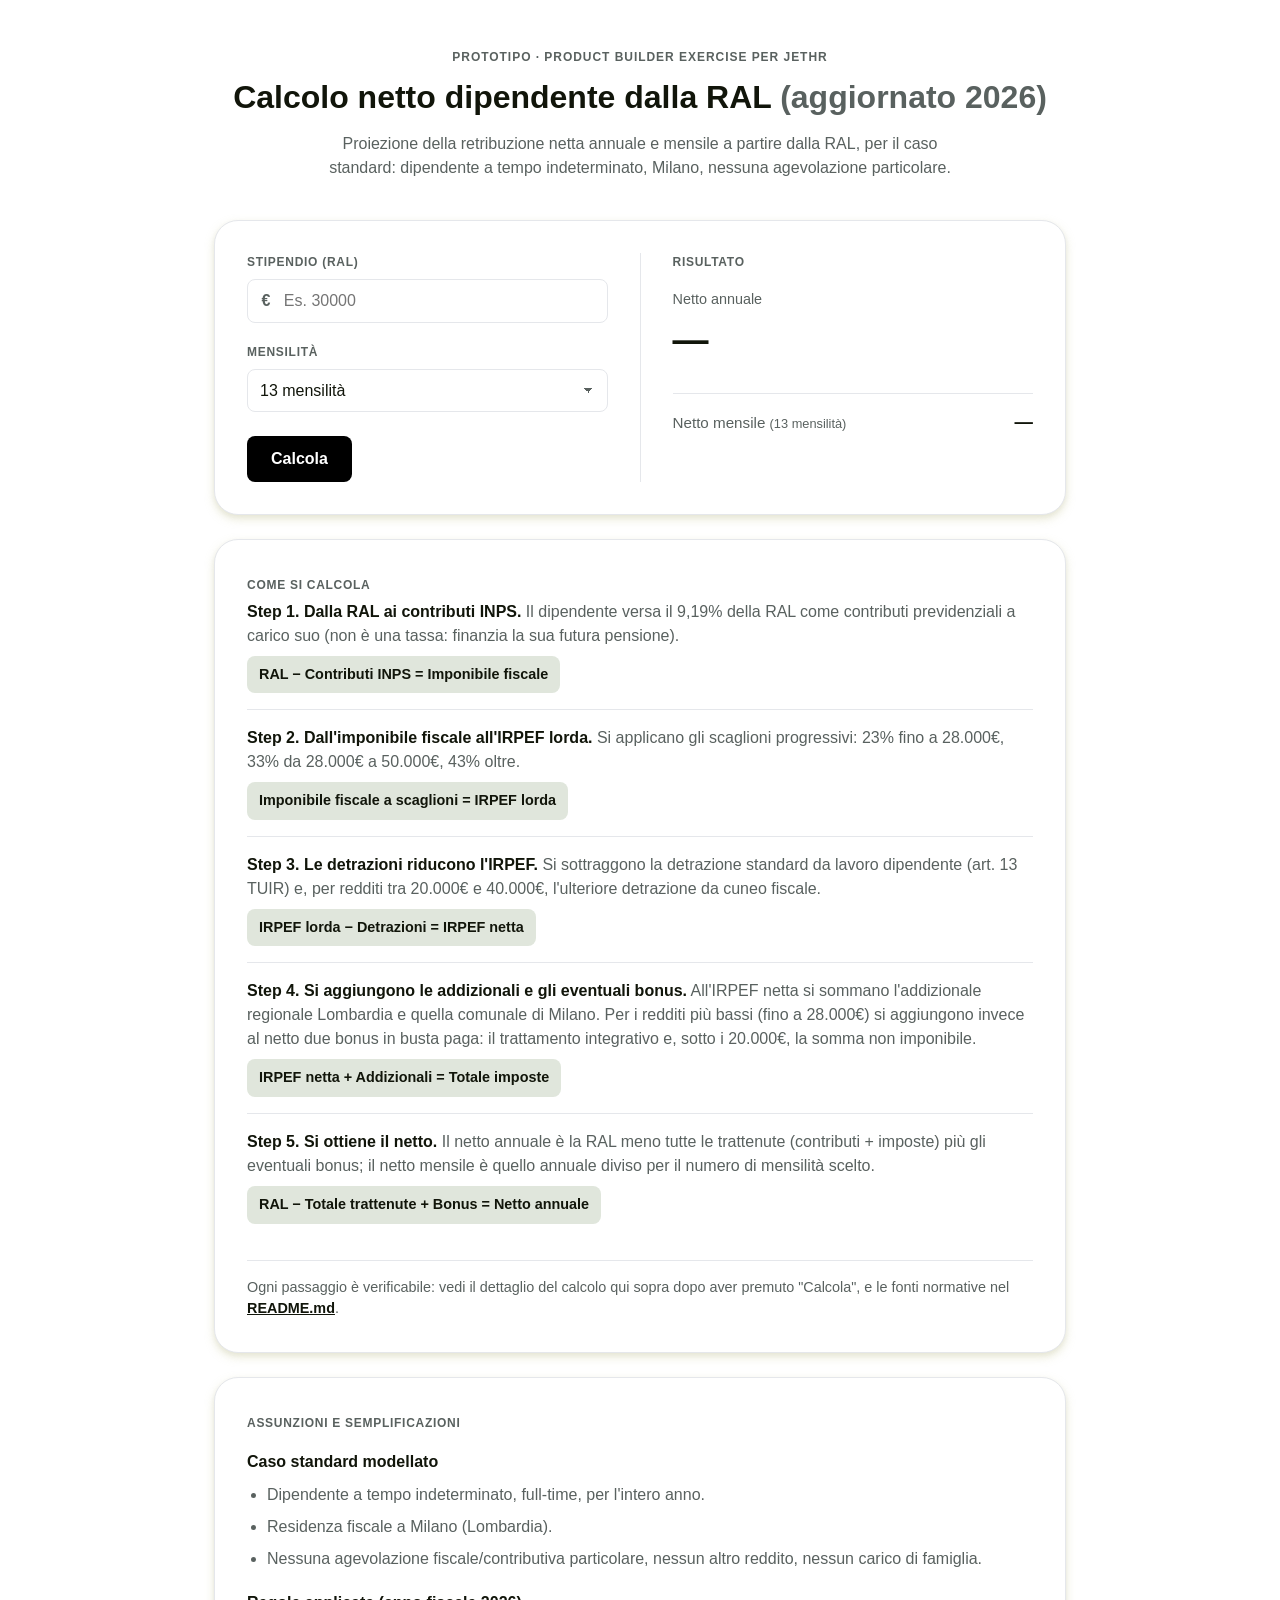
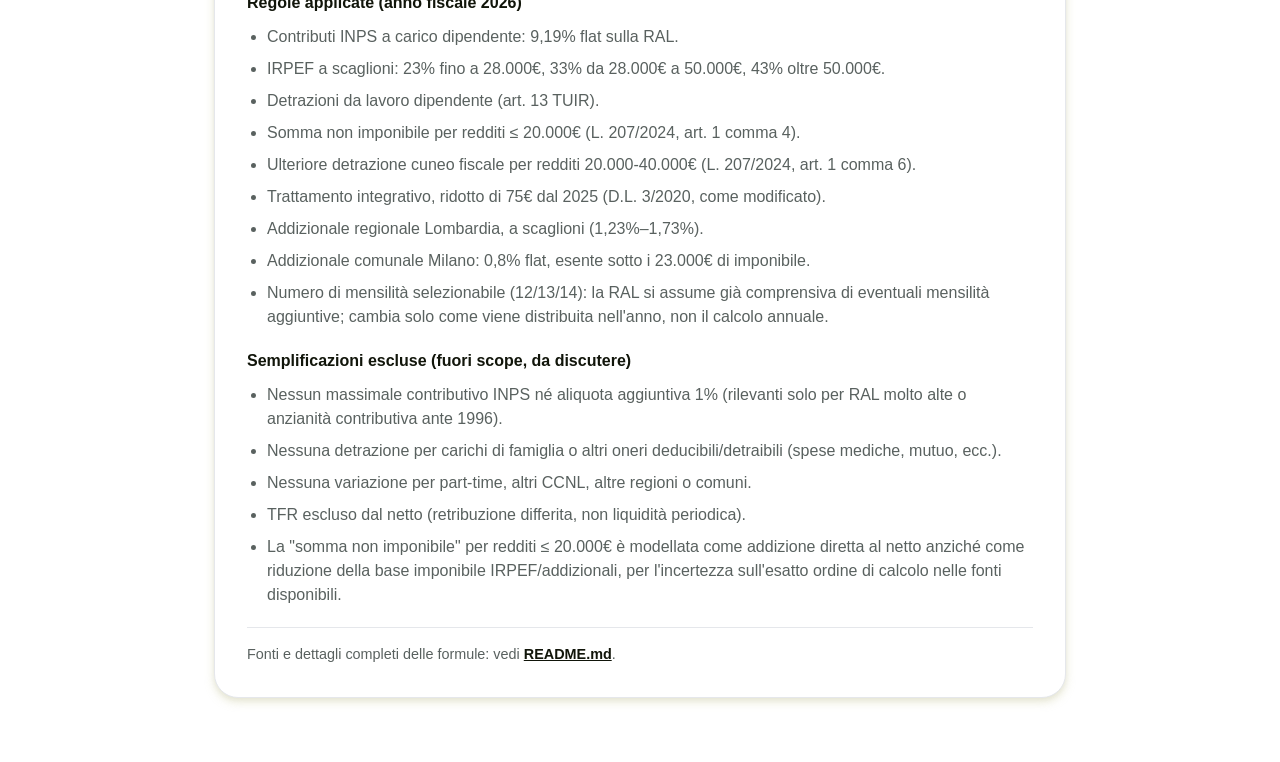
==== index.html @ c7a7c14d "Calcolatore RAL → Netto — prototipo Product Builder per JetHR Prototipo statico (HTML/CSS/JS, nessun" ====
<!DOCTYPE html>
<html lang="it">
<head>
  <meta charset="UTF-8" />
  <meta name="viewport" content="width=device-width, initial-scale=1.0" />
  <title>Calcolatore RAL → Netto | Prototipo JetHR</title>
  <link rel="stylesheet" href="style.css" />
</head>
<body>
  <div class="page">
    <header class="hero">
      <p class="eyebrow">Prototipo · Product Builder exercise per JetHR</p>
      <h1>Calcolo netto dipendente dalla RAL <span>(aggiornato 2026)</span></h1>
      <p class="hero-sub">
        Proiezione della retribuzione netta annuale e mensile a partire dalla RAL, per il caso
        standard: dipendente a tempo indeterminato, Milano, nessuna agevolazione particolare.
      </p>
    </header>

    <main>
      <section class="calc-card">
        <div class="calc-col calc-col-input">
          <div class="field">
            <label for="ral-input">Stipendio (RAL)</label>
            <div class="input-with-icon">
              <span class="icon">€</span>
              <input type="number" id="ral-input" min="0" step="100" placeholder="Es. 30000" inputmode="decimal" />
            </div>
          </div>

          <div class="field">
            <label for="mensilita-input">Mensilità</label>
            <div class="select-wrap">
              <select id="mensilita-input">
                <option value="12">12 mensilità</option>
                <option value="13" selected>13 mensilità</option>
                <option value="14">14 mensilità</option>
              </select>
            </div>
          </div>

          <button id="calcola-btn" type="button">Calcola</button>
          <p id="error-message" role="alert" hidden></p>
        </div>

        <div class="calc-divider" aria-hidden="true"></div>

        <div class="calc-col calc-col-result">
          <span class="col-label">Risultato</span>

          <div class="netto-hero">
            <span class="netto-hero-label">Netto annuale</span>
            <span class="netto-hero-value" id="netto-annuale">—</span>
          </div>

          <div class="netto-secondary">
            <span>Netto mensile <small id="mensilita-label">(13 mensilità)</small></span>
            <strong id="netto-mensile">—</strong>
          </div>

          <div id="risultati" hidden aria-live="polite">
            <dl class="riepilogo">
              <dt>Contributi previdenziali (INPS)</dt>
              <dd id="totale-contributi"></dd>
              <dt>Imposte (IRPEF + addizionali)</dt>
              <dd id="totale-imposte"></dd>
              <dt id="bonus-label" hidden>Bonus e agevolazioni in busta paga</dt>
              <dd id="totale-bonus" class="positivo" hidden></dd>
              <dt class="riepilogo-tot-label">Totale trattenute</dt>
              <dd id="totale-trattenute" class="riepilogo-tot-value"></dd>
              <dt>Aliquota effettiva</dt>
              <dd id="aliquota-effettiva"></dd>
            </dl>

            <h2 class="breakdown-title">Dettaglio del calcolo</h2>
            <dl id="breakdown" class="breakdown"></dl>
          </div>
        </div>
      </section>

      <section class="info-card">
        <span class="col-label">Come si calcola</span>

        <div class="step">
          <p><strong>Step 1. Dalla RAL ai contributi INPS.</strong> Il dipendente versa il 9,19% della RAL come contributi previdenziali a carico suo (non è una tassa: finanzia la sua futura pensione).</p>
          <p class="formula">RAL − Contributi INPS = Imponibile fiscale</p>
        </div>

        <div class="step">
          <p><strong>Step 2. Dall'imponibile fiscale all'IRPEF lorda.</strong> Si applicano gli scaglioni progressivi: 23% fino a 28.000€, 33% da 28.000€ a 50.000€, 43% oltre.</p>
          <p class="formula">Imponibile fiscale a scaglioni = IRPEF lorda</p>
        </div>

        <div class="step">
          <p><strong>Step 3. Le detrazioni riducono l'IRPEF.</strong> Si sottraggono la detrazione standard da lavoro dipendente (art. 13 TUIR) e, per redditi tra 20.000€ e 40.000€, l'ulteriore detrazione da cuneo fiscale.</p>
          <p class="formula">IRPEF lorda − Detrazioni = IRPEF netta</p>
        </div>

        <div class="step">
          <p><strong>Step 4. Si aggiungono le addizionali e gli eventuali bonus.</strong> All'IRPEF netta si sommano l'addizionale regionale Lombardia e quella comunale di Milano. Per i redditi più bassi (fino a 28.000€) si aggiungono invece al netto due bonus in busta paga: il trattamento integrativo e, sotto i 20.000€, la somma non imponibile.</p>
          <p class="formula">IRPEF netta + Addizionali = Totale imposte</p>
        </div>

        <div class="step">
          <p><strong>Step 5. Si ottiene il netto.</strong> Il netto annuale è la RAL meno tutte le trattenute (contributi + imposte) più gli eventuali bonus; il netto mensile è quello annuale diviso per il numero di mensilità scelto.</p>
          <p class="formula">RAL − Totale trattenute + Bonus = Netto annuale</p>
        </div>

        <p class="fonti-link">Ogni passaggio è verificabile: vedi il dettaglio del calcolo qui sopra dopo aver premuto "Calcola", e le fonti normative nel <a href="README.md">README.md</a>.</p>
      </section>

      <section class="info-card">
        <span class="col-label">Assunzioni e semplificazioni</span>

        <h3>Caso standard modellato</h3>
        <ul>
          <li>Dipendente a tempo indeterminato, full-time, per l'intero anno.</li>
          <li>Residenza fiscale a Milano (Lombardia).</li>
          <li>Nessuna agevolazione fiscale/contributiva particolare, nessun altro reddito, nessun carico di famiglia.</li>
        </ul>

        <h3>Regole applicate (anno fiscale 2026)</h3>
        <ul>
          <li>Contributi INPS a carico dipendente: 9,19% flat sulla RAL.</li>
          <li>IRPEF a scaglioni: 23% fino a 28.000€, 33% da 28.000€ a 50.000€, 43% oltre 50.000€.</li>
          <li>Detrazioni da lavoro dipendente (art. 13 TUIR).</li>
          <li>Somma non imponibile per redditi ≤ 20.000€ (L. 207/2024, art. 1 comma 4).</li>
          <li>Ulteriore detrazione cuneo fiscale per redditi 20.000-40.000€ (L. 207/2024, art. 1 comma 6).</li>
          <li>Trattamento integrativo, ridotto di 75€ dal 2025 (D.L. 3/2020, come modificato).</li>
          <li>Addizionale regionale Lombardia, a scaglioni (1,23%–1,73%).</li>
          <li>Addizionale comunale Milano: 0,8% flat, esente sotto i 23.000€ di imponibile.</li>
          <li>Numero di mensilità selezionabile (12/13/14): la RAL si assume già comprensiva di eventuali mensilità aggiuntive; cambia solo come viene distribuita nell'anno, non il calcolo annuale.</li>
        </ul>

        <h3>Semplificazioni escluse (fuori scope, da discutere)</h3>
        <ul>
          <li>Nessun massimale contributivo INPS né aliquota aggiuntiva 1% (rilevanti solo per RAL molto alte o anzianità contributiva ante 1996).</li>
          <li>Nessuna detrazione per carichi di famiglia o altri oneri deducibili/detraibili (spese mediche, mutuo, ecc.).</li>
          <li>Nessuna variazione per part-time, altri CCNL, altre regioni o comuni.</li>
          <li>TFR escluso dal netto (retribuzione differita, non liquidità periodica).</li>
          <li>La "somma non imponibile" per redditi ≤ 20.000€ è modellata come addizione diretta al netto anziché come riduzione della base imponibile IRPEF/addizionali, per l'incertezza sull'esatto ordine di calcolo nelle fonti disponibili.</li>
        </ul>

        <p class="fonti-link">Fonti e dettagli completi delle formule: vedi <a href="README.md">README.md</a>.</p>
      </section>
    </main>
  </div>

  <script src="calc.js"></script>
  <script src="app.js"></script>
</body>
</html>
---- style.css ----
/* Palette e forme ispirate a jethr.com/strumenti/calcolo-stipendio-netto
   (colori, raggi e ombre rilevati dal sito pubblico; font e logo non
   riprodotti, per non generare ambiguità di brand). */
:root {
  --bg: #ffffff;
  --card-bg: #ffffff;
  --ink: #11150a;
  --muted: #59615f;
  --border: #e5e7eb;
  --badge-bg: #e0e6dc;
  --accent: #000000;
  --accent-contrast: #ffffff;
  --error: #b3261e;
  --error-bg: #fbeceb;
  --radius-card: 24px;
  --radius-control: 8px;
  --shadow-card: 0 4px 10px 0 rgba(193, 193, 134, 0.35), 0 2px 5px 0 rgba(17, 21, 10, 0.04);
  color-scheme: light;
  font-size: 16px;
}

* {
  box-sizing: border-box;
}

body {
  margin: 0;
  font-family: -apple-system, BlinkMacSystemFont, "Segoe UI", Inter, Roboto, Helvetica, Arial, sans-serif;
  background: var(--bg);
  color: var(--ink);
  line-height: 1.5;
}

.page {
  max-width: 900px;
  margin: 0 auto;
  padding: 3rem 1.5rem 4rem;
}

.hero {
  text-align: center;
  margin-bottom: 2.5rem;
}

.eyebrow {
  text-transform: uppercase;
  letter-spacing: 0.08em;
  font-size: 0.75rem;
  font-weight: 700;
  color: var(--muted);
  margin: 0 0 0.75rem;
}

h1 {
  font-size: 2rem;
  font-weight: 700;
  color: var(--ink);
  margin: 0 0 1rem;
  line-height: 1.2;
}

h1 span {
  color: var(--muted);
  font-weight: 600;
}

.hero-sub {
  color: var(--muted);
  font-size: 1rem;
  max-width: 640px;
  margin: 0 auto;
}

main {
  display: flex;
  flex-direction: column;
  gap: 1.5rem;
}

.calc-card {
  background: var(--card-bg);
  border: 1px solid var(--border);
  border-radius: var(--radius-card);
  box-shadow: var(--shadow-card);
  display: flex;
  padding: 2rem;
  gap: 2rem;
}

.calc-divider {
  width: 1px;
  background: var(--border);
  align-self: stretch;
}

.calc-col {
  flex: 1 1 0;
  min-width: 0;
  display: flex;
  flex-direction: column;
}

.calc-col-input {
  gap: 1.25rem;
}

.col-label {
  text-transform: uppercase;
  letter-spacing: 0.06em;
  font-size: 0.75rem;
  font-weight: 700;
  color: var(--muted);
}

.field label {
  display: block;
  text-transform: uppercase;
  letter-spacing: 0.06em;
  font-size: 0.75rem;
  font-weight: 700;
  color: var(--muted);
  margin-bottom: 0.5rem;
}

.input-with-icon {
  display: flex;
  align-items: center;
  border: 1px solid var(--border);
  border-radius: var(--radius-control);
  background: var(--card-bg);
  overflow: hidden;
}

.input-with-icon .icon {
  display: flex;
  align-items: center;
  justify-content: center;
  width: 2.5rem;
  color: var(--muted);
  font-weight: 600;
}

.input-with-icon input {
  border: none;
  outline: none;
  padding: 0.75rem 0.75rem 0.75rem 0;
  font-size: 1rem;
  font-family: inherit;
  color: var(--ink);
  width: 100%;
  background: transparent;
}

.input-with-icon:focus-within {
  outline: 2px solid var(--ink);
  outline-offset: 1px;
}

.select-wrap select {
  width: 100%;
  padding: 0.75rem;
  border: 1px solid var(--border);
  border-radius: var(--radius-control);
  background: var(--card-bg);
  font-size: 1rem;
  font-family: inherit;
  color: var(--ink);
  appearance: none;
  background-image: linear-gradient(45deg, transparent 50%, var(--muted) 50%), linear-gradient(135deg, var(--muted) 50%, transparent 50%);
  background-position: calc(100% - 1.1rem) center, calc(100% - 0.85rem) center;
  background-size: 5px 5px, 5px 5px;
  background-repeat: no-repeat;
}

.select-wrap select:focus {
  outline: 2px solid var(--ink);
  outline-offset: 1px;
}

button#calcola-btn {
  margin-top: 0.25rem;
  padding: 0.85rem 1.5rem;
  background: var(--accent);
  color: var(--accent-contrast);
  border: none;
  border-radius: var(--radius-control);
  font-size: 1rem;
  font-weight: 600;
  font-family: inherit;
  cursor: pointer;
  align-self: flex-start;
}

button#calcola-btn:hover {
  opacity: 0.85;
}

#error-message {
  color: var(--error);
  background: var(--error-bg);
  border-radius: var(--radius-control);
  padding: 0.6rem 0.75rem;
  margin: 0;
  font-size: 0.9rem;
}

.calc-col-result {
  gap: 0.35rem;
}

.netto-hero {
  display: flex;
  flex-direction: column;
  gap: 0.15rem;
  margin: 0.75rem 0 1.25rem;
}

.netto-hero-label {
  font-size: 0.9rem;
  color: var(--muted);
}

.netto-hero-value {
  font-size: 2.25rem;
  font-weight: 700;
  color: var(--ink);
  font-variant-numeric: tabular-nums;
}

.netto-secondary {
  display: flex;
  align-items: baseline;
  justify-content: space-between;
  border-top: 1px solid var(--border);
  padding-top: 0.9rem;
  margin-bottom: 0.5rem;
  color: var(--muted);
  font-size: 0.95rem;
}

.netto-secondary small {
  color: var(--muted);
  font-weight: 400;
  font-size: 0.8rem;
}

.netto-secondary strong {
  color: var(--ink);
  font-size: 1.15rem;
  font-variant-numeric: tabular-nums;
}

.riepilogo {
  display: grid;
  grid-template-columns: 1fr auto;
  row-gap: 0.55rem;
  column-gap: 1rem;
  margin: 0 0 0.5rem;
  padding-top: 0.9rem;
  border-top: 1px solid var(--border);
}

.riepilogo dt {
  color: var(--muted);
  font-size: 0.9rem;
}

.riepilogo dd {
  margin: 0;
  text-align: right;
  font-variant-numeric: tabular-nums;
  font-size: 0.9rem;
  color: var(--ink);
}

.riepilogo dd.positivo {
  color: #2e7d4f;
}

.riepilogo dt.riepilogo-tot-label {
  color: var(--ink);
  font-weight: 700;
}

.riepilogo dd.riepilogo-tot-value {
  font-weight: 700;
  font-size: 1rem;
}

.breakdown-title {
  font-size: 0.95rem;
  font-weight: 700;
  color: var(--ink);
  border-top: 1px solid var(--border);
  padding-top: 1rem;
  margin: 0.5rem 0 0.75rem;
}

.breakdown {
  display: grid;
  grid-template-columns: 1fr auto;
  row-gap: 0.55rem;
  column-gap: 1rem;
  margin: 0;
}

.breakdown dt {
  color: var(--muted);
  font-size: 0.9rem;
}

.breakdown dd {
  margin: 0;
  text-align: right;
  font-variant-numeric: tabular-nums;
  font-size: 0.9rem;
}

.breakdown dd.positivo {
  color: #2e7d4f;
}

.info-card {
  background: var(--card-bg);
  border: 1px solid var(--border);
  border-radius: var(--radius-card);
  box-shadow: var(--shadow-card);
  padding: 2rem;
}

.info-card h3 {
  font-size: 1rem;
  font-weight: 700;
  color: var(--ink);
  margin: 1.25rem 0 0.6rem;
}

.info-card h3:first-of-type {
  margin-top: 1rem;
}

.step {
  padding: 1rem 0;
  border-top: 1px solid var(--border);
}

.step:first-of-type {
  border-top: none;
  padding-top: 0.25rem;
}

.step p {
  margin: 0 0 0.5rem;
  color: var(--muted);
}

.step p strong {
  color: var(--ink);
}

.step .formula {
  margin: 0;
  color: var(--ink);
  font-weight: 600;
  font-size: 0.9rem;
  background: var(--badge-bg);
  border-radius: var(--radius-control);
  padding: 0.5rem 0.75rem;
  display: inline-block;
}

.info-card ul {
  margin: 0 0 0.5rem;
  padding-left: 1.25rem;
  color: var(--muted);
}

.info-card li {
  margin-bottom: 0.5rem;
}

.fonti-link {
  margin: 1.25rem 0 0;
  padding-top: 1rem;
  border-top: 1px solid var(--border);
  color: var(--muted);
  font-size: 0.9rem;
}

.fonti-link a {
  color: var(--ink);
  font-weight: 600;
}

@media (max-width: 640px) {
  .calc-card {
    flex-direction: column;
    padding: 1.5rem;
  }
  .calc-divider {
    width: auto;
    height: 1px;
  }
  .netto-hero-value {
    font-size: 1.85rem;
  }
}

/* Palette sempre chiara, indipendente dal tema del sistema operativo:
   la pagina deve restare su sfondo bianco anche con OS/browser in dark mode. */
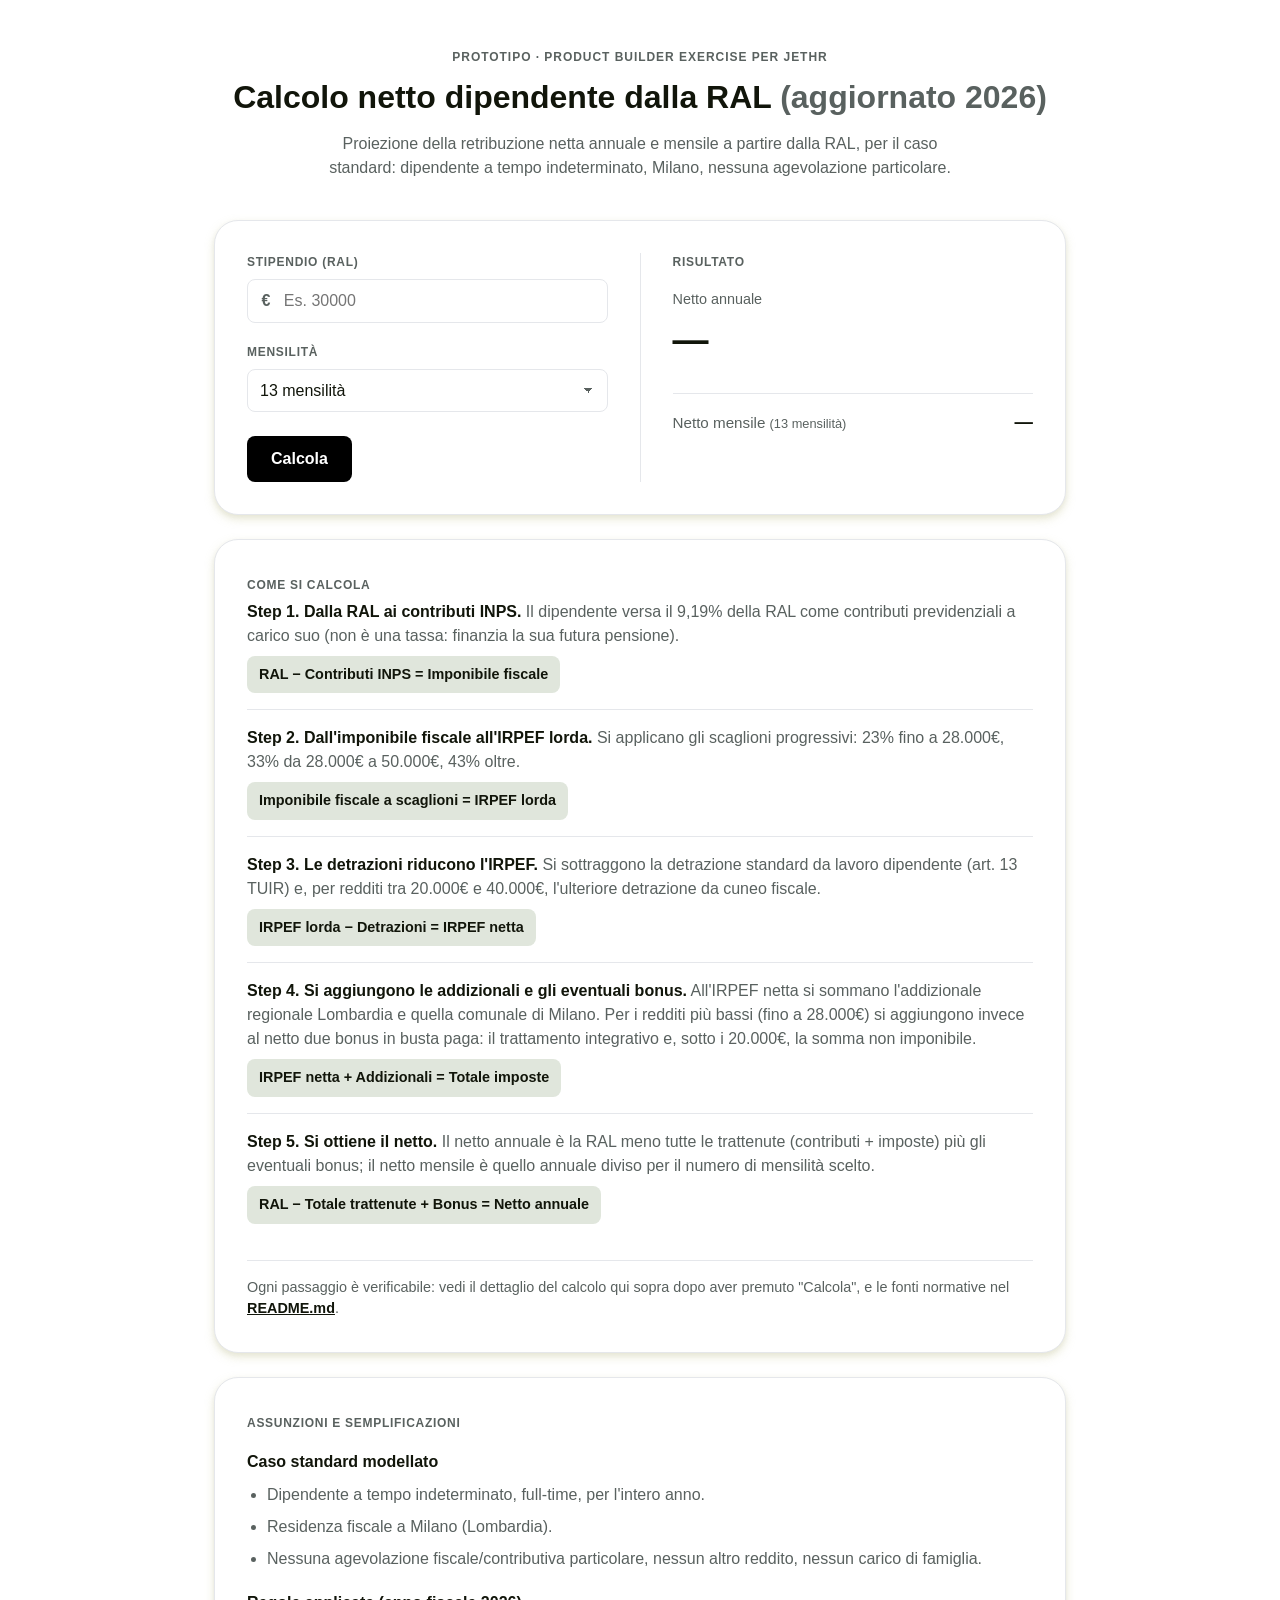
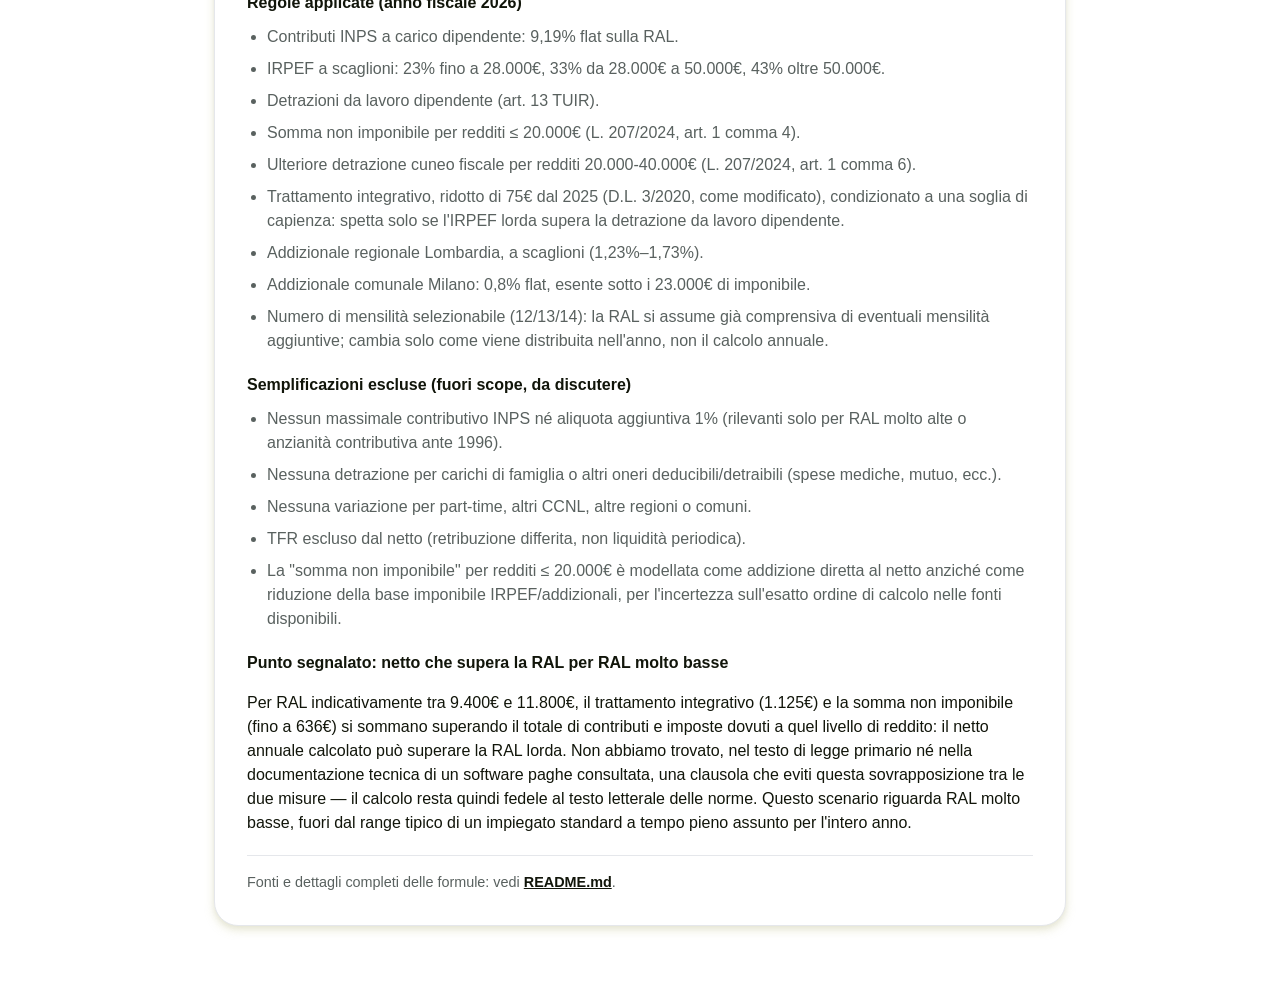
==== commit 13af0926: "Correggi condizione di capienza sul trattamento integrativo Il trattamento integrativo (D.L. 3/2020)" ====
--- a/index.html
+++ b/index.html
@@ -126,7 +126,7 @@
           <li>Detrazioni da lavoro dipendente (art. 13 TUIR).</li>
           <li>Somma non imponibile per redditi ≤ 20.000€ (L. 207/2024, art. 1 comma 4).</li>
           <li>Ulteriore detrazione cuneo fiscale per redditi 20.000-40.000€ (L. 207/2024, art. 1 comma 6).</li>
-          <li>Trattamento integrativo, ridotto di 75€ dal 2025 (D.L. 3/2020, come modificato).</li>
+          <li>Trattamento integrativo, ridotto di 75€ dal 2025 (D.L. 3/2020, come modificato), condizionato a una soglia di capienza: spetta solo se l'IRPEF lorda supera la detrazione da lavoro dipendente.</li>
           <li>Addizionale regionale Lombardia, a scaglioni (1,23%–1,73%).</li>
           <li>Addizionale comunale Milano: 0,8% flat, esente sotto i 23.000€ di imponibile.</li>
           <li>Numero di mensilità selezionabile (12/13/14): la RAL si assume già comprensiva di eventuali mensilità aggiuntive; cambia solo come viene distribuita nell'anno, non il calcolo annuale.</li>
@@ -141,6 +141,17 @@
           <li>La "somma non imponibile" per redditi ≤ 20.000€ è modellata come addizione diretta al netto anziché come riduzione della base imponibile IRPEF/addizionali, per l'incertezza sull'esatto ordine di calcolo nelle fonti disponibili.</li>
         </ul>
 
+        <h3>Punto segnalato: netto che supera la RAL per RAL molto basse</h3>
+        <p>
+          Per RAL indicativamente tra 9.400€ e 11.800€, il trattamento integrativo (1.125€) e la somma non
+          imponibile (fino a 636€) si sommano superando il totale di contributi e imposte dovuti a quel
+          livello di reddito: il netto annuale calcolato può superare la RAL lorda. Non abbiamo trovato,
+          nel testo di legge primario né nella documentazione tecnica di un software paghe consultata,
+          una clausola che eviti questa sovrapposizione tra le due misure — il calcolo resta quindi fedele
+          al testo letterale delle norme. Questo scenario riguarda RAL molto basse, fuori dal range tipico
+          di un impiegato standard a tempo pieno assunto per l'intero anno.
+        </p>
+
         <p class="fonti-link">Fonti e dettagli completi delle formule: vedi <a href="README.md">README.md</a>.</p>
       </section>
     </main>
